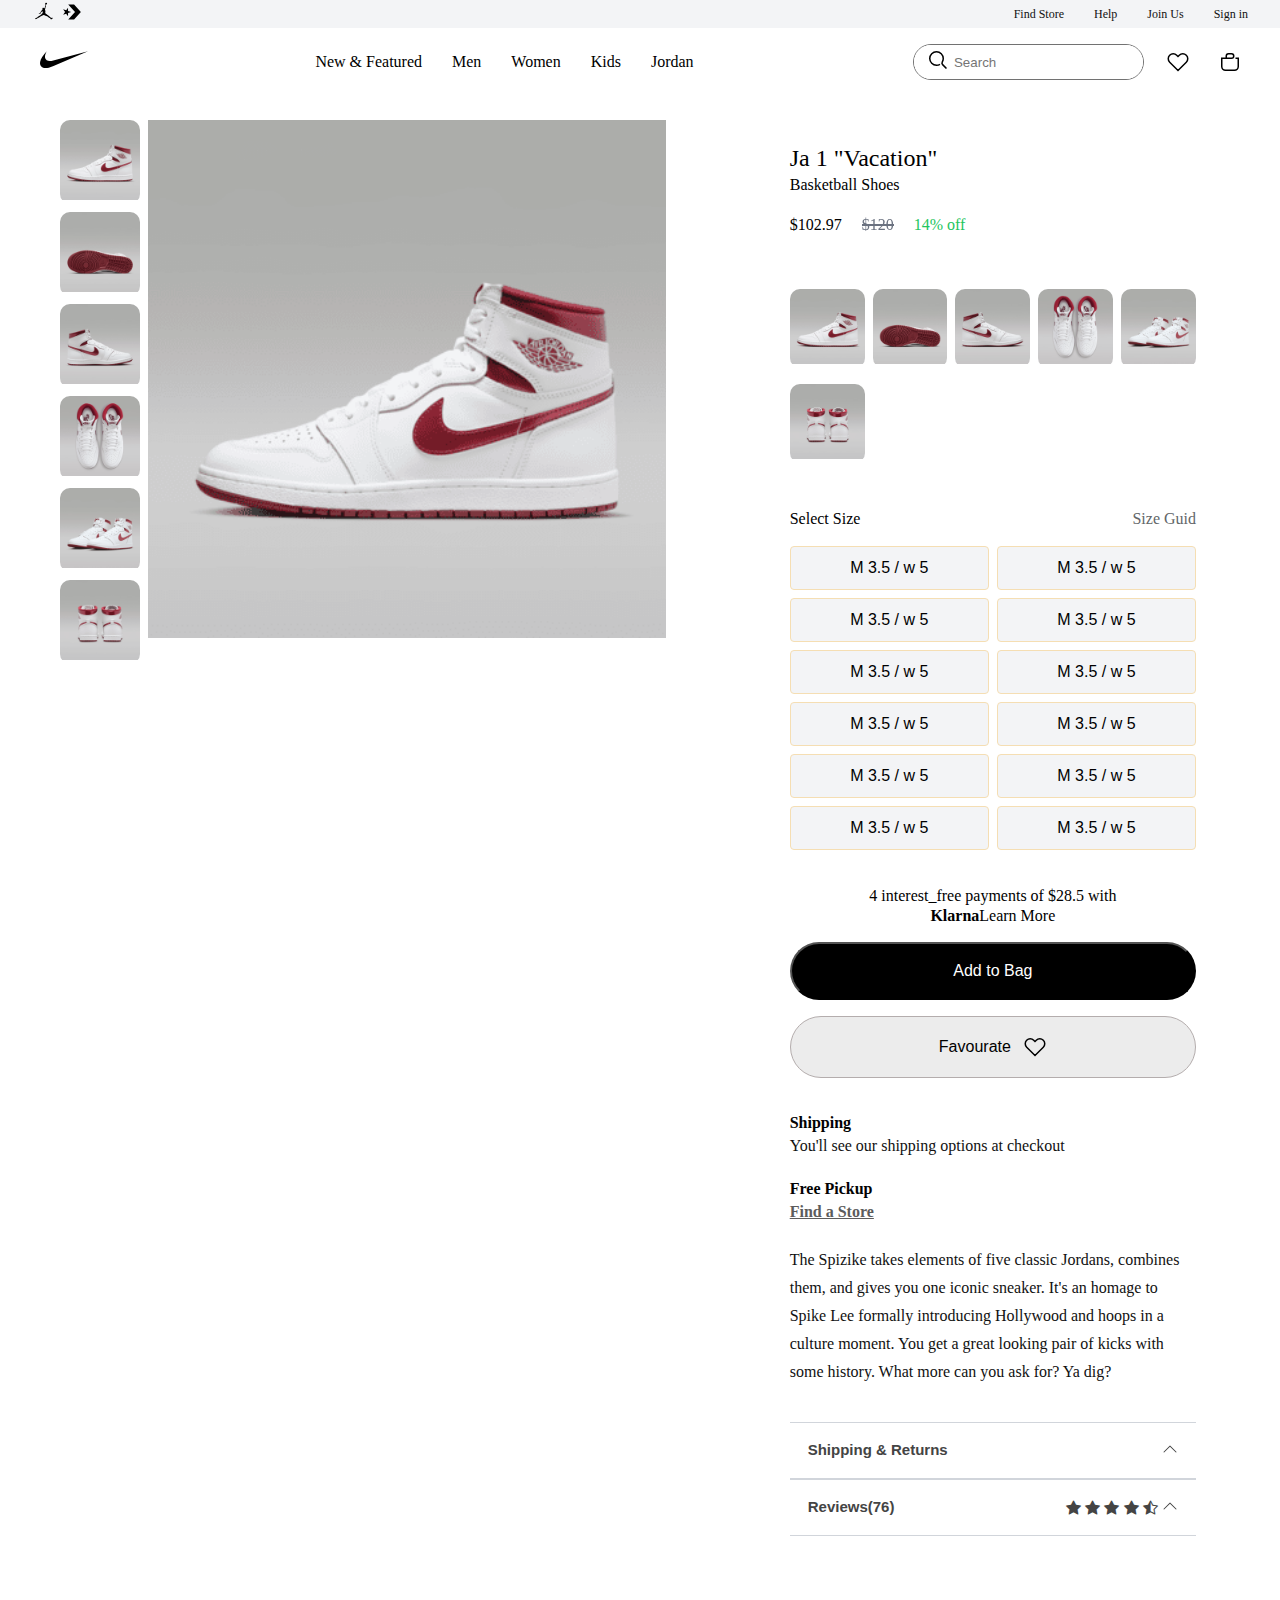
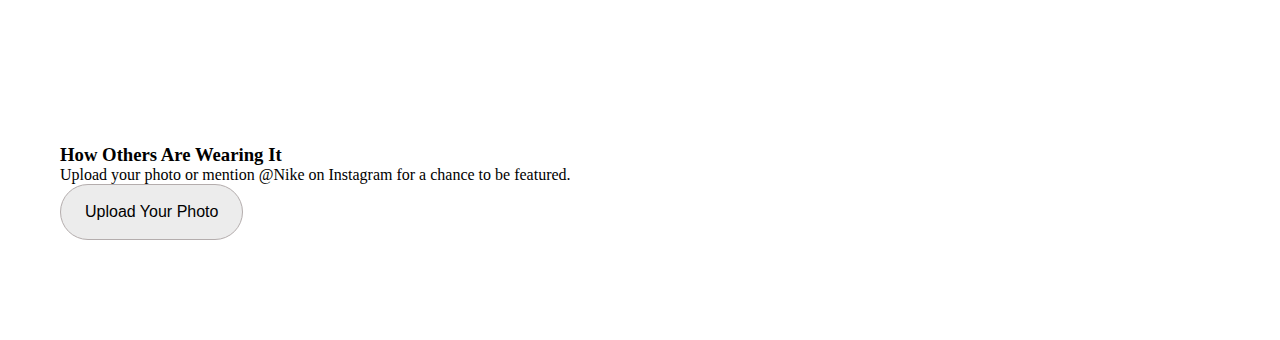
==== productDetail.html @ a3ebd531 "new changes" ====
<!DOCTYPE html>
<html lang="en">

<head>
    <meta charset="UTF-8">
    <meta name="viewport" content="width=device-width, initial-scale=1.0">
    <title>Nike</title>
    <link rel="stylesheet" href="productDetail.css">
    <link rel="stylesheet" href="https://cdn.jsdelivr.net/npm/bootstrap-icons@1.11.1/font/bootstrap-icons.css">
</head>

<body>
    <nav class="navbar">
        <div class="top_navbar container">
            <div class="top_navbar_left">
                <span>
                    <svg aria-hidden="true" focusable="false" viewBox="0 0 24 24" role="img" width="24px" height="24px"
                        fill="none">
                        <path fill="currentColor" fill-rule="evenodd"
                            d="M13.182 3.733c-.012-.039-.012-.039-.012-.072a.966.966 0 01.922-1.007.97.97 0 011.007.922.964.964 0 01-.917 1.007c-.027.004-.062 0-.101 0-.016.004-.04.004-.056.022-.056.084.14.073-.005.44 0 0 0 .038-.012.077-.012.14-.08.562-.096.793.029.04.04.05.029.13a6.003 6.003 0 01-.09.534c-.04.14-.096.174-.147.202-.073.298-.095.545-.281.905-.022.276-.045.35-.106.484-.017.4.01.46-.281 1.101-.08.3-.017.507.05.821.068.321.276.461.298.793.05.771.017 1.305-.163 1.907l.135.348c.18.084.618.326.36.675.343.19.865.394 1.28.781.176.147.35.315.513.5.316.057.276.08.506.231.675.438 1.749 1.304 2.373 1.906.112.067.147.112.236.163.01.023.017.034.01.04-.026.072-.026.072-.06.14.039.04.095.073.134.107.04.005.04-.006.096-.017.079.073.18.135.214.135.106-.022.084-.005.185-.1.029-.035.084 0 .084 0 .04-.04.113-.119.214-.176.079-.045.23-.045.23-.045.052.006.04.051.029.073-.057.023-.18.057-.247.108-.152.14-.276.353-.276.353.299-.033.484.045.719.023.136-.005.237.006.377-.09 0 0 .14-.096.265-.14.118-.05.23-.017.33.062.069.084.119.084 0 .196-.044.045-.1.096-.18.17-.133.123-.313.291-.5.432a3.11 3.11 0 01-.527.315c-.338.23-.26.174-.523.394-.03.022-.124.078-.163.106-.107.062-.135.006-.197-.118 0 0-.028-.045-.08-.14-.05-.107-.09-.23-.072-.23-.062-.007-.331-.344-.331-.41-.063-.013-.304-.26-.31-.31l-.214-.18c-.253.044-.31-.113-.961-.608-.08-.006-.197-.05-.36-.174-.298-.253-1.007-.815-1.124-.883-.13-.067-.281-.134-.383-.214-.146-.022-.218-.05-.298-.067-.08-.022-.14-.057-.326-.079-.303-.045-.618-.18-.911-.337-.14-.073-.264-.107-.382-.169-.27-.124-.506-.236-.686-.28a2.148 2.148 0 01-.568-.226c-.061-.034-.095-.06-.134-.073-.09-.022-.153.006-.192.022-.23.108-.438.203-.636.31-.18.09-.348.186-.528.286a7.971 7.971 0 01-.534.254s-.534.253-.832.348c-.26.197-.787.546-1.107.715-.158.073-.467.252-.608.292-.08.061-.371.258-.596.421-.18.124-.31.231-.31.231-.106.084-.101.13-.28.045a1.491 1.491 0 00-.13.096c-.14.095-.146.073-.202.067-.101.08-.113.04-.197.13-.061.084 0 .061-.118.106-.028.006-.04.04-.057.056-.094.073-.1.293-.325.304-.135.09-.107.203-.197.191 0 .102-.18.23-.214.23-.292.096-.304-.118-.646.035-.045.016-.113.072-.197.084-.152.022-.332-.006-.444-.102a1.93 1.93 0 01-.326-.398c-.051-.13-.017-.208.163-.332.073-.045.084-.079.208-.084.06-.024.045.01.15-.024.064-.016.064-.005.193-.005.028-.017.067-.022.124-.045.1-.034.196-.062.196-.062s.028-.023.124-.01c.078-.035.169-.08.214-.097-.012-.124.005-.124.06-.174.08-.062.09-.05.148-.01.022-.007.039-.013.027-.035-.01-.073-.061-.107-.045-.247-.022-.057-.061-.129-.05-.174.01-.045.028-.069.056-.079.029-.012.045.006.057.022.028.034.05.135.05.135.006.118.04.26.152.18.067-.062.084-.242.214-.203l.096.085c.084-.073.084-.073.14-.107 0 0-.08-.073-.012-.135.045-.039.108-.067.208-.175.276-.292.422-.42.714-.657a6.811 6.811 0 011.699-.939c.146-.174.28-.286.585-.304.377-.606 1.085-1.136 1.248-1.22.134-.23.19-.208.365-.247.135-.107.175-.107.23-.214.063-.23-.112-.86.383-.877.112-.146.078-.112.196-.248a2.19 2.19 0 01-.118-.5c-.005-.016-.196-.157-.13-.332a2.33 2.33 0 01-.268-.432.202.202 0 01-.063-.012c-.022-.005-.055-.005-.09-.005-.078.196-.163.208-.303.253-.26.512-.35.731-1.046 1.142-.28.298-.382.64-.382.634a.46.46 0 00-.012.321c-.045.107-.027.124-.027.124.01.045.056.106.106.112.079.023.169.023.158.118-.011.113-.163.09-.237.073-.275-.05-.185-.23-.365-.174-.141.085-.196.348-.416.31-.028-.023-.017-.074.006-.119.028-.06.084-.118.056-.14-.146.04-.433.123-.433.123-.135.04-.281-.039-.147-.124.063-.022.153-.05.265-.118 0 0 .062-.072-.057-.039a1.144 1.144 0 01-.416.045s-.257-.039-.292-.056c-.028-.022-.061-.107.017-.1a2.71 2.71 0 00.563-.068c.095-.035.28-.14.382-.186 0 0 .113-.157.18-.19.107-.114.19-.18.28-.299.09-.18.192-.46.5-.906a4.16 4.16 0 01.535-.646s.062-.338.343-.573c.063-.14.157-.31.259-.462a1.7 1.7 0 00.106-.168c.09-.13.186-.377.518-.41 0 0 .147-.102.197-.175.084-.073.074-.186.14-.259-.106-.106-.365-.309-.382-.573a.85.85 0 01.265-.692c.196-.185.398-.275.646-.258.309.055.366.157.455.258.09.101.13.04.163.146.259.073.248.045.237.236.045.057.106.108.1.214.085-.175.108-.208.344-.399.062-.157.1-.315.15-.478.052-.146.114-.298.154-.41-.04-.326.06-.377.196-.664-.022-.039-.016-.05-.006-.112.057-.192.136-.433.186-.596 0 0 .017-.063.085-.063.06-.202.157-.579.179-.663.062-.208.029-.287-.01-.41-.012-.04-.006-.09-.03-.136a5.483 5.483 0 01-.19-.41c-.028-.073-.08-.354-.08-.354-.004-.062-.004-.09-.004-.09z"
                            clip-rule="evenodd"></path>
                    </svg>
                </span>
                <span>
                    <svg aria-hidden="true" focusable="false" viewBox="0 0 24 24" role="img" width="24px" height="24px"
                        fill="none">
                        <path fill="currentColor" fill-rule="evenodd"
                            d="M8.045 10.99V7.73L6.19 10.37 3.115 9.35l1.94 2.64-1.905 2.64 3.045-1.005 1.855 2.64v-3.26l3.11-1.02-3.115-.995zm12.84 1.02l-6.82 7.49H8.21l6.825-7.49L8.21 4.5h5.856l6.819 7.51z"
                            clip-rule="evenodd"></path>
                    </svg>
                </span>
            </div>

            <div class="top_navbar_right">
                <ul>
                    <li>Find Store</li>
                    <li>Help</li>
                    <li>Join Us</li>
                    <li>Sign in</li>
                </ul>
            </div>
        </div>
        <div class="bottom_navbar container">
            <div class="bottom_navbar_left">
                <div class="logo">
                    <svg aria-hidden="true" class="swoosh-svg" focusable="false" viewBox="0 0 24 24" role="img"
                        width="64px" height="64px" fill="none">
                        <path fill="currentColor" fill-rule="evenodd"
                            d="M21 8.719L7.836 14.303C6.74 14.768 5.818 15 5.075 15c-.836 0-1.445-.295-1.819-.884-.485-.76-.273-1.982.559-3.272.494-.754 1.122-1.446 1.734-2.108-.144.234-1.415 2.349-.025 3.345.275.2.666.298 1.147.298.386 0 .829-.063 1.316-.19L21 8.719z"
                            clip-rule="evenodd"></path>
                    </svg>
                </div>
            </div>
            <div class="bottom_navbar_center">
                <ul>
                    <li>New & Featured</li>
                    <li>Men</li>
                    <li>Women</li>
                    <li>Kids</li>
                    <li>Jordan</li>
                </ul>
            </div>
            <div class="bottom_navbar_right">
                <div class="search_input">
                    <div class="search_icon">
                        <svg aria-hidden="true" focusable="false" viewBox="0 0 24 24" role="img" width="24px"
                            height="24px" fill="none">
                            <path stroke="currentColor" stroke-width="1.5"
                                d="M13.962 16.296a6.716 6.716 0 01-3.462.954 6.728 6.728 0 01-4.773-1.977A6.728 6.728 0 013.75 10.5c0-1.864.755-3.551 1.977-4.773A6.728 6.728 0 0110.5 3.75c1.864 0 3.551.755 4.773 1.977A6.728 6.728 0 0117.25 10.5a6.726 6.726 0 01-.921 3.407c-.517.882-.434 1.988.289 2.711l3.853 3.853">
                            </path>
                        </svg>
                    </div>
                    <input type="text" placeholder="Search">
                </div>
                <div class="action_btn">
                    <svg aria-hidden="true" focusable="false" viewBox="0 0 24 24" role="img" width="24px" height="24px"
                        fill="none">
                        <path stroke="currentColor" stroke-width="1.5"
                            d="M16.794 3.75c1.324 0 2.568.516 3.504 1.451a4.96 4.96 0 010 7.008L12 20.508l-8.299-8.299a4.96 4.96 0 010-7.007A4.923 4.923 0 017.205 3.75c1.324 0 2.568.516 3.504 1.451l.76.76.531.531.53-.531.76-.76a4.926 4.926 0 013.504-1.451">
                        </path>
                    </svg>
                </div>

                <div class="action_btn">
                    <svg aria-hidden="true" focusable="false" viewBox="0 0 24 24" role="img" width="24px" height="24px"
                        fill="none">
                        <path stroke="currentColor" stroke-width="1.5"
                            d="M8.25 8.25V6a2.25 2.25 0 012.25-2.25h3a2.25 2.25 0 110 4.5H3.75v8.25a3.75 3.75 0 003.75 3.75h9a3.75 3.75 0 003.75-3.75V8.25H17.5">
                        </path>
                    </svg>
                </div>

            </div>
        </div>
    </nav>
    <section class="product_container">
        <div class="galery_container">
            <div class="thumbnail_container">
                <div class="thumbnail_img">
                    <img src="jordan.png" alt="">
                </div>
                <div class="thumbnail_img">
                    <img src="jordan2.png" alt="">
                </div>
                <div class="thumbnail_img">
                    <img src="jordan3.png" alt="">
                </div>
                <div class="thumbnail_img">
                    <img src="jordan4.png" alt="">
                </div>
                <div class="thumbnail_img">
                    <img src="jordan5.png" alt="">
                </div>
                <div class="thumbnail_img">
                    <img src="jordan6.png" alt="" />
                </div>
            </div>
            
            <div class="img_container">
                <img src="jordan.png" id="mainImg" alt="">
            </div>






            <!-- <div class="product_details">
            <h1>Air Jordan 1 High '85 "Metallic Burgundy"</h1>
            <h2>Shoes</h2>
            <p>$200</p>

            <div class="Color_option">

                <div class="grid_item">
                    <img src="jordan.png" alt="">
                </div>
                <div class="grid_item">
                    <img src="jordan2.png" alt="">
                </div>
                <div class="grid_item">
                    <img src="jordan3.png" alt="">
                </div>
                <div class="grid_item">
                    <img src="jordan4.png" alt="">
                </div>
                <div class="grid_item">
                    <img src="jordan5.png" alt="">
                </div>
                <div class="grid_item">
                    <img src="jordan6.png" alt="">
                </div>

            </div> -->

            <!-- <div class="product_details">
                <h1>Ja 1</h1>
                <h2>Basket</h2>
            </div> -->


        </div>

        <div class="product_details">
            <div class="">
                <h1>Ja 1 "Vacation"</h1>
                <h2>Basketball Shoes</h2>

                <div class="price_detail">
                    <span>$102.97</span>
                    <div class="old_price">
                        <span>$120</span>
                        <div class="line"></div>
                    </div>
                    <span class="price_off">14% off</span>
                </div>
            </div>


            <div class="detail_thumbnail">
                <div class="thumbnail_img">
                    <img src="jordan.png" alt="" />
                </div>
                <div class="thumbnail_img">
                    <img src="jordan2.png" alt="" />
                </div>
                <div class="thumbnail_img">
                    <img src="jordan3.png" alt="" />
                </div>
                <div class="thumbnail_img">
                    <img src="jordan4.png" alt="" />
                </div>
                <div class="thumbnail_img">
                    <img src="jordan5.png" alt="" />
                </div>
                <div class="thumbnail_img">
                    <img src="jordan6.png" alt="" />
                </div>
                <!-- <div class="thumbnail_img">
                    <img src="./assets/images/shoes/5.jpeg" alt="" />
                </div> -->
            </div>


            <div class="product_size">
                <div class="product_size_header_container">
                    <h4>Select Size</h4>
                    <span>Size Guid</span>

                </div>


                <div class="size_container">
                    <button type="button">M 3.5 / w 5</button>
                    <button type="button">M 3.5 / w 5</button>
                    <button type="button">M 3.5 / w 5</button>
                    <button type="button">M 3.5 / w 5</button>
                    <button type="button">M 3.5 / w 5</button>
                    <button type="button">M 3.5 / w 5</button>
                    <button type="button">M 3.5 / w 5</button>
                    <button type="button">M 3.5 / w 5</button>
                    <button type="button">M 3.5 / w 5</button>
                    <button type="button">M 3.5 / w 5</button>
                    <button type="button">M 3.5 / w 5</button>
                    <button type="button">M 3.5 / w 5</button>
                </div>
            </div>


            <div class="product_actiion_container">
                <div class="info">
                    <span>4 interest_free payments of $28.5 with <br><strong>Klarna</strong><span class="link">Learn
                            More</span></span>
                </div>
                <button class="btn btn_primary" type="button">Add to Bag</button>
                <button class="btn btn_outline" type="button">Favourate
                    <svg aria-hidden="true" focusable="false" viewBox="0 0 24 24" role="img" width="24px" height="24px"
                        fill="none">
                        <path stroke="currentColor" stroke-width="1.5"
                            d="M16.794 3.75c1.324 0 2.568.516 3.504 1.451a4.96 4.96 0 010 7.008L12 20.508l-8.299-8.299a4.96 4.96 0 010-7.007A4.923 4.923 0 017.205 3.75c1.324 0 2.568.516 3.504 1.451l.76.76.531.531.53-.531.76-.76a4.926 4.926 0 013.504-1.451">
                        </path>
                    </svg>
                </button>


                <!-- <div class="more_info">
                <p>4 interese-free payments of $32.50 with <b>Klarna.</b> <u>Learn More</u></p>
            </div>
            <div class="btn_container">
                <button type="button" class="btn_1">Add to Bag</button>
                <button type="button" class="btn_2">Favoutite</button>
            </div>


            <div class="text_container">
                <p>This product is excluded from site promotions and discounts.</p>
            </div> -->

            </div>

            <div class="base_info_continer">
                <div class="description">
                    <h4 class="heading">Shipping</h4>
                    <P>You'll see our shipping options at checkout</P>
                </div>
                <div class="description">
                    <h4 class="heading">Free Pickup</h4>
                    <p><a href="">Find a Store</a></p>
                </div>
                <div class="description">
                    <p>The Spizike takes elements of five classic Jordans, combines them, and gives you one iconic
                        sneaker.
                        It's an homage to Spike Lee formally introducing Hollywood and hoops in a culture moment. You
                        get a
                        great looking pair of kicks with some history. What more can you ask for? Ya dig?</p>
                </div>
            </div>


            <div class="shipping_accordion">
                <!-- <div class="toggler">
                    <h4>Shipping & Returns</h4>
                    <span>
                        <svg xmlns="http://www.w3.org/2000/svg" width="16" height="16" fill="currentColor" class="bi bi-chevron-up" viewBox="0 0 16 16">
                            <path fill-rule="evenodd" d="M7.646 4.646a.5.5 0 0 1 .708 0l6 6a.5.5 0 0 1-.708.708L8 5.707l-5.646 5.647a.5.5 0 0 1-.708-.708z"/>
                          </svg>
                    </span>
                </div>
                <div class="">
                    <p>
                        Free standard shipping on orders $50+ and free 60-day returns for Nike Members. Learn more. Return policy exclusions apply.
                        <a href="#">Pick-up available at select Nike Stores.</a>
                    </p>
                </div> -->

                <button class="accordion">
                    <h4>Shipping & Returns</h4>
                    <span>
                        <svg xmlns="http://www.w3.org/2000/svg" width="16" height="16" fill="currentColor"
                            class="bi bi-chevron-up" viewBox="0 0 16 16">
                            <path fill-rule="evenodd"
                                d="M7.646 4.646a.5.5 0 0 1 .708 0l6 6a.5.5 0 0 1-.708.708L8 5.707l-5.646 5.647a.5.5 0 0 1-.708-.708z" />
                        </svg>
                    </span>
                </button>
                <div class="panel">
                    <p>
                        Free standard shipping on orders $50+ and free 60-day returns for Nike Members. <a
                            href="#">Learn more. Return policy exclusions apply.</a>
                        <br>
                        <a href="#">Pick-up available at select Nike Stores.</a>
                    </p>

                </div>

                <button class="accordion">
                    <h4>Reviews(76)</h4>
                    <span>
                        <span>
                            <i class="bi bi-star-fill"></i>
                            <i class="bi bi-star-fill"></i>
                            <i class="bi bi-star-fill"></i>
                            <i class="bi bi-star-fill"></i>
                            <i class="bi bi-star-half"></i>
                        </span>


                        <svg xmlns="http://www.w3.org/2000/svg" width="16" height="16" fill="currentColor"
                            class="bi bi-chevron-up" viewBox="0 0 16 16">
                            <path fill-rule="evenodd"
                                d="M7.646 4.646a.5.5 0 0 1 .708 0l6 6a.5.5 0 0 1-.708.708L8 5.707l-5.646 5.647a.5.5 0 0 1-.708-.708z" />
                        </svg>
                    </span>
                </button>
                <div class="panel">
                    <h4>Dunks</h4>
                    <div class="rating_star">
                        <div class="">
                            <i class="bi bi-star-fill"></i>
                            <i class="bi bi-star-fill"></i>
                            <i class="bi bi-star-fill"></i>
                            <i class="bi bi-star-fill"></i>
                            <i class="bi bi-star-half"></i>
                        </div>

                            <p>Noah22275478 - Jul 04, 2024</p>
                            
                    </div>

                    <p> 
                        They look great and are durable. Not especially comfortable, but worth it.
                    </p>

                </div>
            </div>
        </div>
    </section>

    <section class="header_wrapper">
        <div class="">

            <h3>How Others Are Wearing It</h3>
            <p>Upload your photo or mention @Nike on Instagram for a chance to be featured.</p>
            <button type="button" class="btn btn_outline">Upload Your Photo</button>
        </div>
        </section>



    <script>
        var acc = document.getElementsByClassName("accordion");
        var i;

        for (i = 0; i < acc.length; i++) {
            acc[i].addEventListener("click", function () {
                this.classList.toggle("active");
                var panel = this.nextElementSibling;
                if (panel.style.display === "block") {
                    panel.style.display = "none";
                } else {
                    panel.style.display = "block";
                }
            });
        }


        const thubnail = document.getElementsByClassName('thumbnail_img');
    const img_continer = document.getElementById('mainImg');
    Array.from(thubnail).forEach((elem) => {
      elem.addEventListener('click', (elem) => {
        console.log("potato", elem.target.getAttribute('src'))
        img_continer.setAttribute('src',elem.target.getAttribute('src') )
      })
    })
    </script>



</body>

</html>
---- productDetail.css ----
*{
    margin: 0;
    padding: 0;
  }

  .container {
    padding: 0 32px;
  }
  
  .top_navbar {
    background-color: #f3f4f6;
    display: flex;
    justify-content: space-between;
    align-items: center;
    /* padding: 8px 32px; */
  }
  
  .top_navbar_right ul li:hover {
    background-color: rgb(117, 216, 230);
    transition: 0.3s ease-in-out;
    cursor: pointer;
  }
  
  .bottom_navbar_center ul li:hover {
    background-color: rgb(117, 216, 230);
    transition: 0.3s ease-in-out;
  }
  
  .top_navbar_right ul {
    display: flex;
    gap: 30px;
    list-style: none;
  }
  
  .top_navbar_right ul li {
    font-size: 12px;
    font-weight: 500;
    color: rgb(17, 17, 17);
  }
  
  .bottom_navbar {
    display: flex;
    justify-content: space-between;
    align-items: center;
    /* padding: 12px 32px; */
  }
  
  .bottom_navbar_center ul {
    display: flex;
    gap: 30px;
    list-style: none;
  }
  
  .bottom_navbar_right {
    display: flex;
    gap: 16px;
  }
  
  .search_input {
    border-radius: 50px;
    border: 1px solid rgb(114, 114, 114);
    overflow: hidden;
    display: flex;
    position: relative;
  }
  
  .search_input input {
    width: 100%;
    border: none;
    padding: 8px 12px 8px 40px;
  }
  
  .search_icon {
    padding: 4px 4px 4px 4px;
    position: absolute;
    top: 50%;
    transform: translateY(-50%);
    left: 8px;
  }
  
  .action_btn {
    border-radius: 50px;
    width: 36px;
    height: 36px;
    display: flex;
    align-items: center;
    justify-content: center;
  
  }
  
  
  .action_btn:hover {
    background-color: rgb(117, 216, 230);
    transition: 0.3s ease-in-out;
  }







  .product_container{
    display: grid;
    grid-template-columns: 4fr 3fr;
    padding: 24px 60px;
    gap: 100px;
    margin-bottom: 60px;
  }

.galery_container{
    /* border: 1px solid rebeccapurple; */
    height: 400px;
    display: flex;
    cursor: pointer;
    position: sticky;
    top: 0;
    align-self: start;
}  
.galery_container .img_container{
  padding-left: 8px;
  
}  


.thumbnail_container{
    width: 80px;
    height: 500px;
    /* background-color: yellow; */

}

.thumbnail_img{
    width: 100%;
    border-radius: 10px;
    overflow: hidden;
    margin-bottom: 8px;

}

.thumbnail_img img{
    width: 100%;
    height: auto;

}

.product_details{
    /* border: 1px solid rgb(255, 255, 255);
    height: 400px; */
    display: grid;
    gap: 36px;



}


.img_container{
    flex: 1;
    /* background: blueviolet; */
}
.img_container img{
    width: 100%;
    height: auto;

}



.product_details{
    margin: 24px;
}
.product_details .h1{
    line-height: 28.8px;
    font-weight: 500;
    font-size: 24px;

}
.product_details h2{
    line-height: 24px;
    font-weight: 600;
    font-size: 16px;

}

.product_details p{
    line-height: 24px;
    font-weight: 600;
    font-size: 16px;
}

.Color_option{
    display: grid;
    /* grid-template-columns: auto auto auto auto; */
    grid-template-columns: 100px 100px 100px 100px;
    gap: 15px;
  }

  .Color_option img{
    width: 100px;
    height: auto;
    border: 1px solid black;
    border-radius: 8px;
  }


/* mmmm */


  .product_details h1{
    font-size: 24px;
    font-weight: 500;
    line-height: 28.8px;
  }
  
  .product_details h2{
    font-size: 16px;
    font-weight: 500;
    line-height: 24px;
    margin-bottom: 16px;
  }
  
  .price_detail{
    display: inline-flex;
    gap: 20px;
    margin-bottom: 16px;
  }
  
  .price_detail span{
    font-size: 16px;
    font-weight: 500;
    line-height: 24px;
  }
  
  .old_price{
    position: relative;
    color: #6b7280;
  }
  
  .old_price .line{
    height: 2px;
    background-color: #6b7280;
    position: absolute;
    top: 50%;
    transform: translateY(-50%);
    left: 0;
    right: 0;
  }
  
  .price_off{
    color: #22c55e;
  }
  
  .detail_thumbnail{
    display: grid;
    grid-template-columns: 1fr 1fr 1fr 1fr 1fr;
    gap: 8px;
  }
  


/* mmmm */




  .product_size{
    display: grid;
    /* grid-template-columns: auto auto; */
    gap: 15px;

  }

  .product_size .size_guide{
    border: 1px solid black;
    border-radius: 4px;
    text-align: center;
  }



  .product_size_header_container{
    display: flex;
    justify-content: space-between;

  }

  .product_size_header_container span{
    color: rgb(98, 102, 104);
    font-size: 16px;
    font-weight: 500;
    line-height: 24px;

  }

  .product_size_header_container h4{
    font-size: 16px;
    font-weight: 500;
    line-height: 24px;
  }

  .size_container{
    display: grid;
    grid-template-columns: 1fr 1fr;
    gap: 8px;
  }

  .size_container button{
    padding: 12px;
    font-size: 16px;
    font-weight: 500;
    background-color: #f3f4f6;
    border: 1px solid wheat;
    border-radius: 4px;
  }


  .size_container button:hover{
    border-color: black;
  }



/* 
  .more_info{
    display: flex;
    justify-content: space-between;
    padding-top: 16px;

  }

  .more_info p{
    font-size: 24px;
    font-weight: 400;
    text-align: center;
  }

  .new_class{
    display: flex;
    text-align: center;
    justify-content: space-between;
  }

.btn_container{
  display: flex;
  flex-direction: column;
  gap: 16px;
  padding-top: 16px;

}


.btn_container .btn_1{
  background-color: rgb(0, 0, 0);
  color: aliceblue;
  border: 1px solid black;
  border-radius: 25px;
  padding: 18px;
}

.btn_container .btn_2{
  background-color: rgb(236, 234, 234);
  color: rgb(29, 29, 29);
  border: 1px solid rgb(255, 255, 255);
  border-radius: 10px;
  border-radius: 25px;
  padding: 18px;

}

.text_container{
  font-size: 24px;
}

.btn_container .btn_2:hover{
  background-color: rgb(160, 160, 160);
  transition: 0.3s ease-in-out;
}
.btn_container .btn_1:hover{
  background-color:  rgb(80, 79, 79);
  transition: 0.3s ease-in-out;
} */


.product_actiion_container{
  text-align: center;
  display: flex;
  flex-direction: column;
  gap:16px;

}

.product_actiion_container .info span{
  font-size: 16px;
  font-weight: 400;
  line-height: 20px;
}

.btn{
  /* border: 1px solid #1111; */
  font-size: 16px;
  padding: 18px 24px;
  border-radius: 100px;
  background-color: rgb(236, 236, 236);
  cursor: pointer;
}

.btn_outline{
  border: 1px solid rgb(180, 173, 173);
  display: flex;
  align-items: center;
  justify-content: center;
  gap: 12px;

}

.btn_primary{
  background-color: black;
  color: rgb(255, 255, 255);
}



.base_info_continer{
  display: grid;
  gap: 20px;
}

.base_info_continer .description .heading{
  color: rgb(2, 2, 2);

}
 
.base_info_continer .description p{
  color: rgb(17, 17, 17);
  font-size: 16px;
  font-weight: 400;
  line-height: 28px;
}

.base_info_continer .description p a{
  color: rgb(92, 92, 92);
  font-size: 16px;
  font-weight: 600;
  line-height: 28px;
}




.accordion{
  /* background-color: #eee; */
  color: #444;
  cursor: pointer;
  padding: 18px;
  width: 100%;
  border: none;
  text-align: left;
  outline: none;
  font-size: 15px;
  transition: 0.4s;

  display: flex;
  justify-content: space-between;
  border-top: 1px solid #d1d5db;
  border-bottom: 1px solid #d1d5db;
  background-color: #fff;

}

/* .active, .accordion:hover {
  background-color: #ccc; 
} */

.panel {
  padding: 0 18px;
  display: none;
  background-color: white;
  overflow: hidden;
}


.panel p{
  font-size: 16px;
  font-weight: 400;
  line-height: 28px;
  color: black;
}

.panel a{
  font-size: 16px;
  font-weight: 800;
  line-height: 28px;
  color: black;
}


.panel{
  padding-top: 10px;
}


.panel h4{
  padding-top: 10px;
  padding-bottom: 10px;
  color: black;
}


.panel .rating_star{
  padding-top: 10px;
  padding-bottom: 10px;
  display: flex;
  justify-content: space-between;
  align-items: center;
}

.panel .rating_star p{
  font-size: 16px;
  font-weight: 800;
  line-height: 28px;
  color: #4b5563;
}



.header_wrapper{
  padding: 100px 60px;
  
}
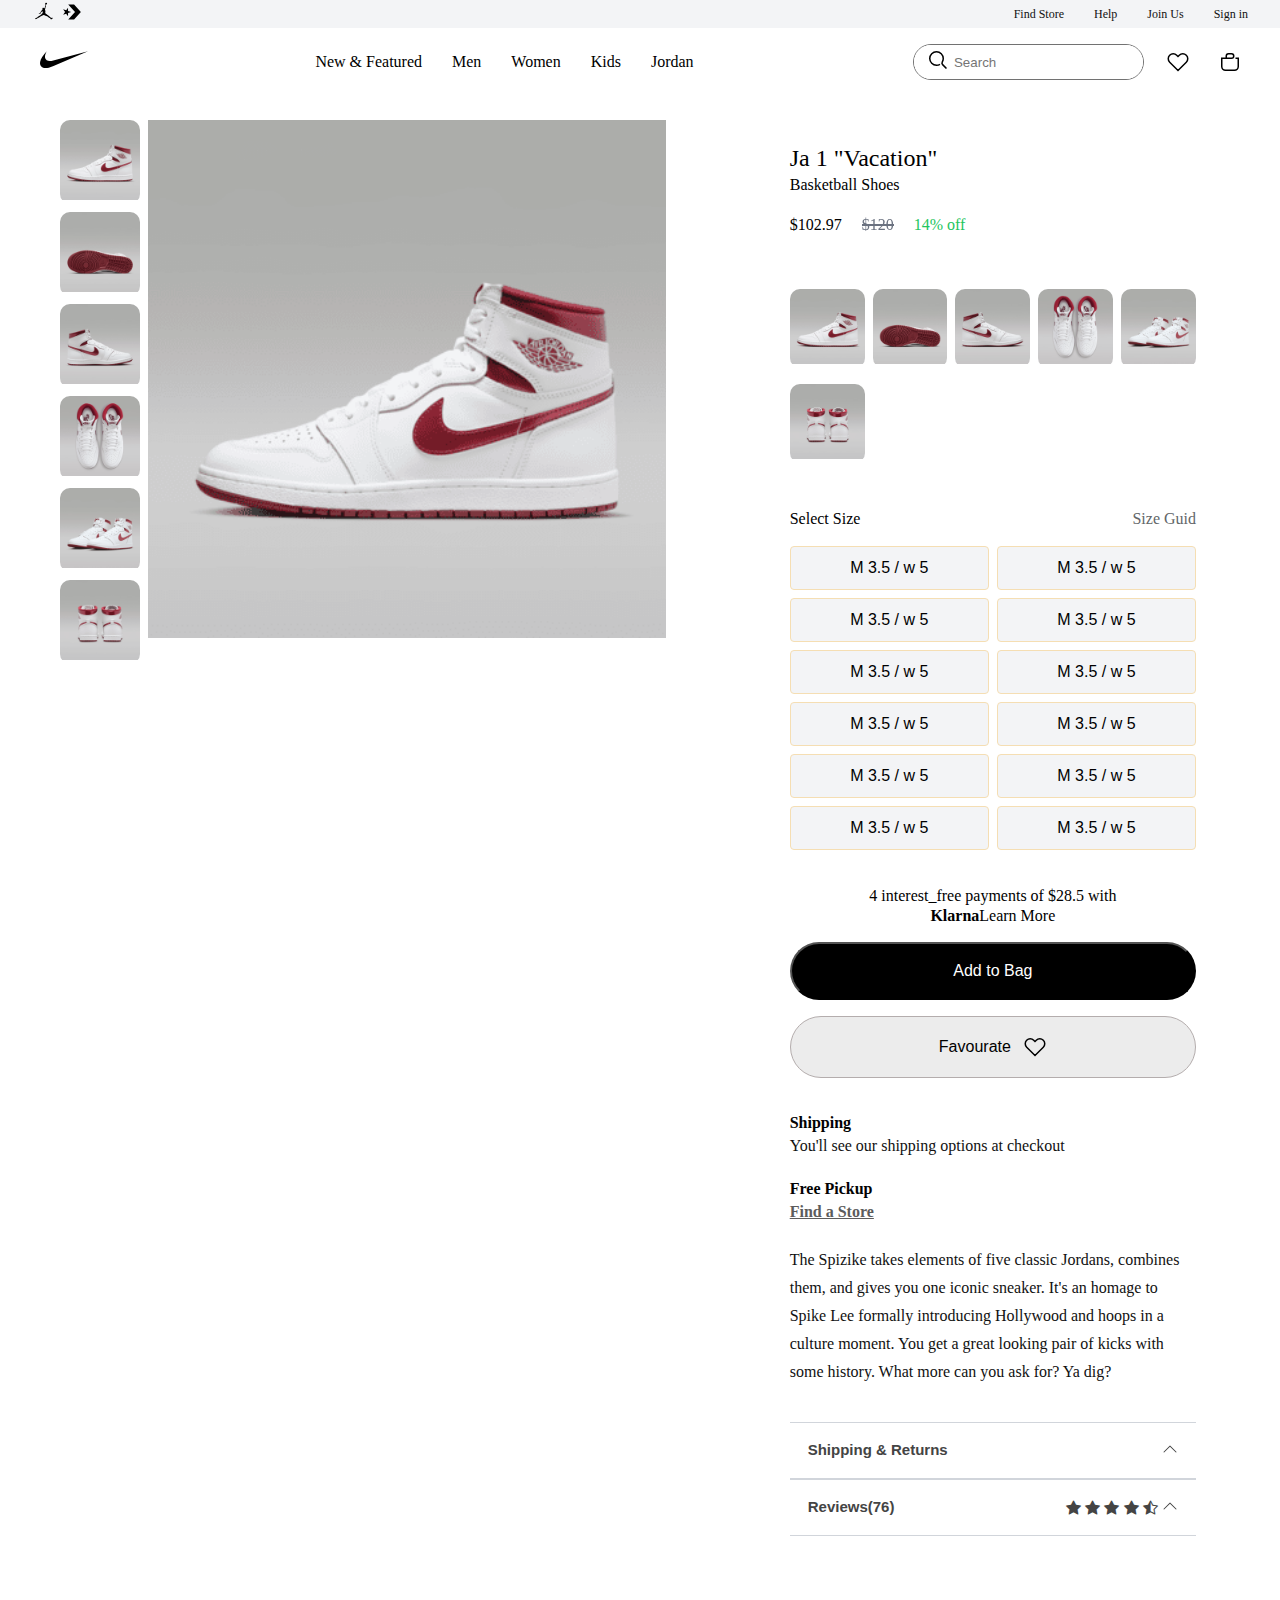
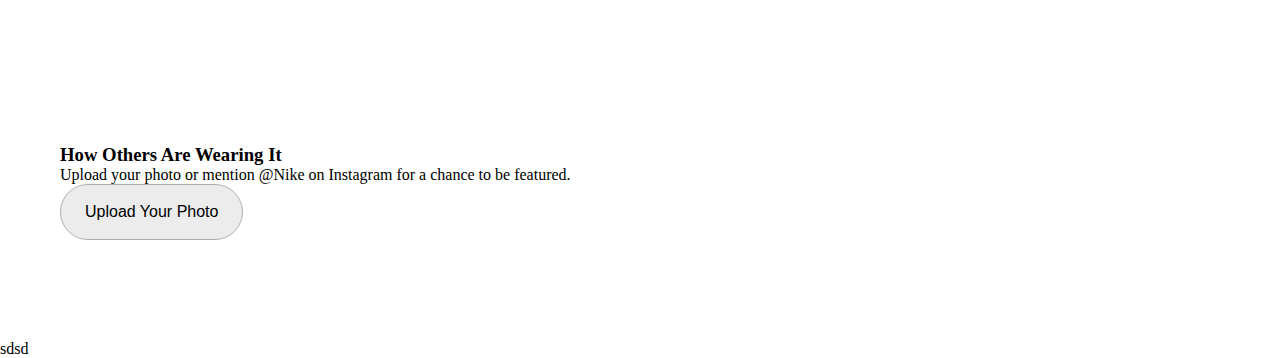
==== commit 8fec2a22: "new_changes" ====
--- a/productDetail.html
+++ b/productDetail.html
@@ -395,7 +395,7 @@
     </script>
 
 
-
+sdsd
 </body>
 
 </html>